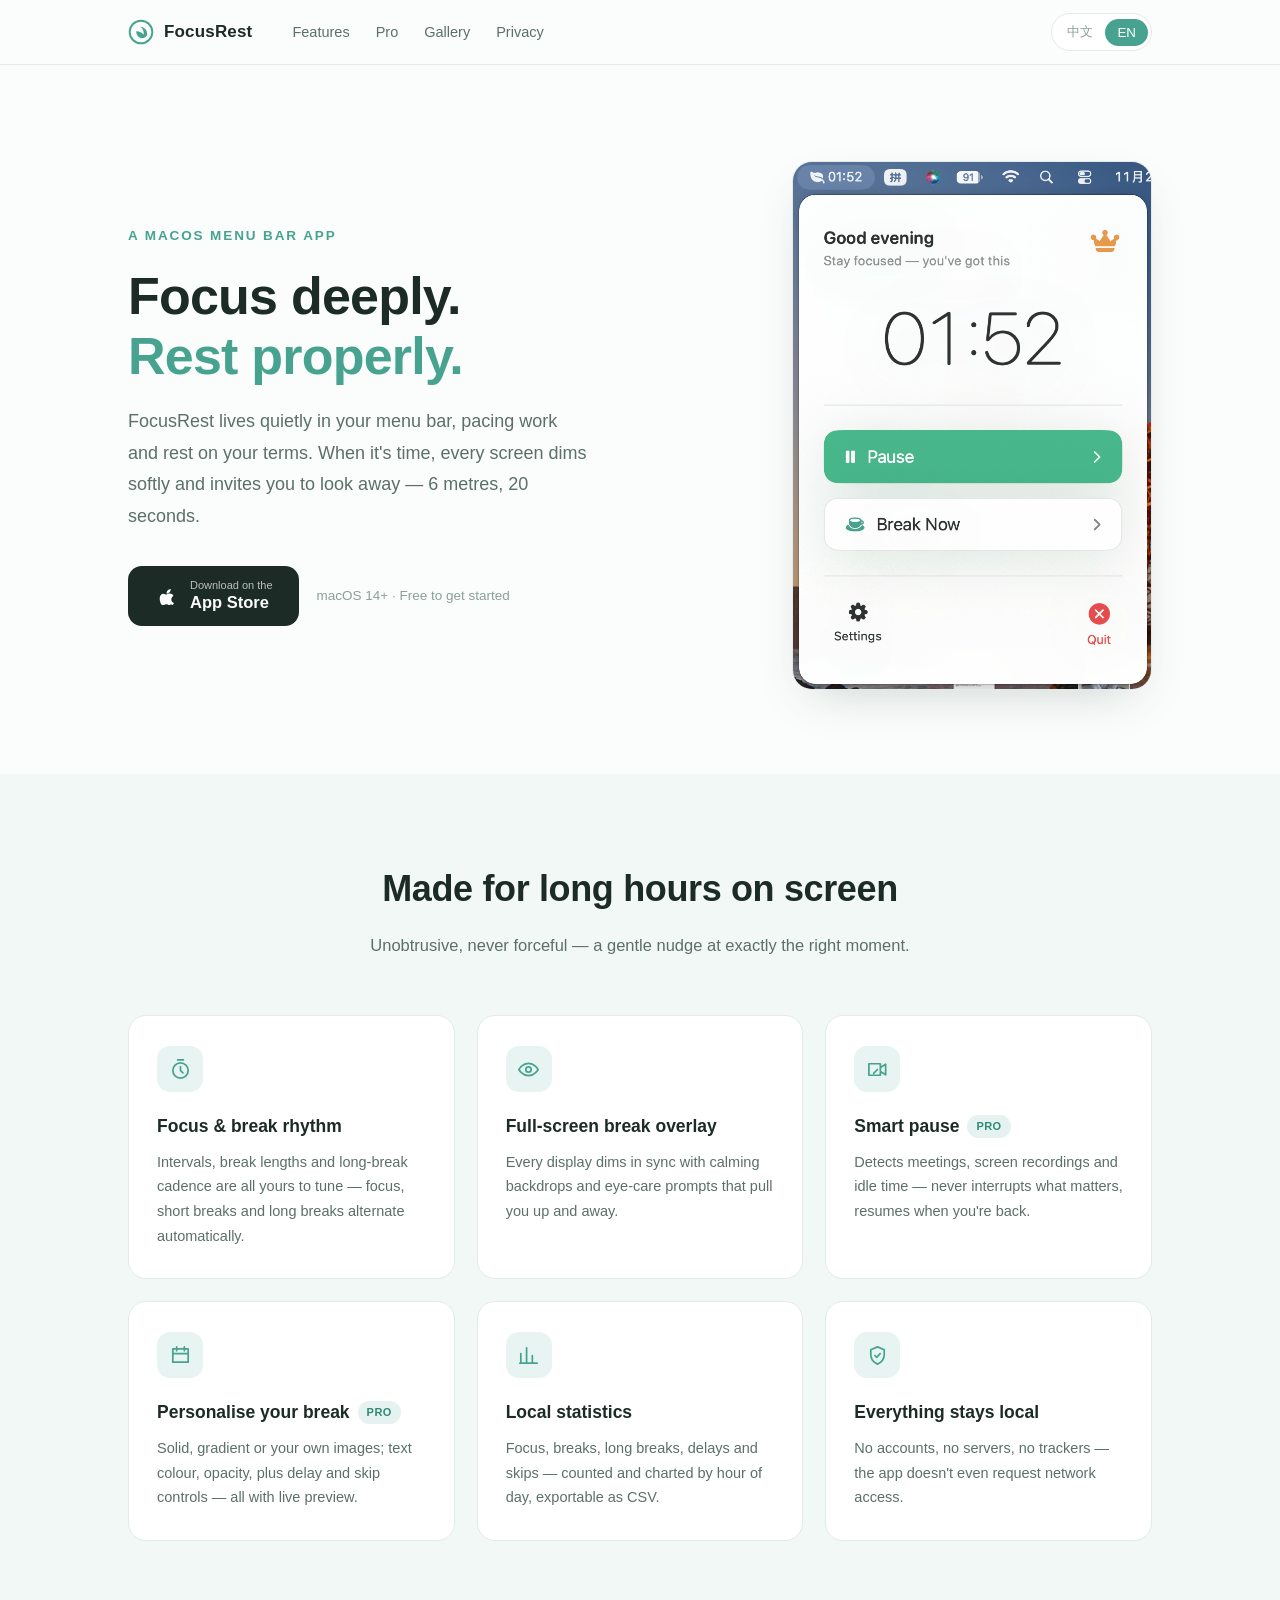
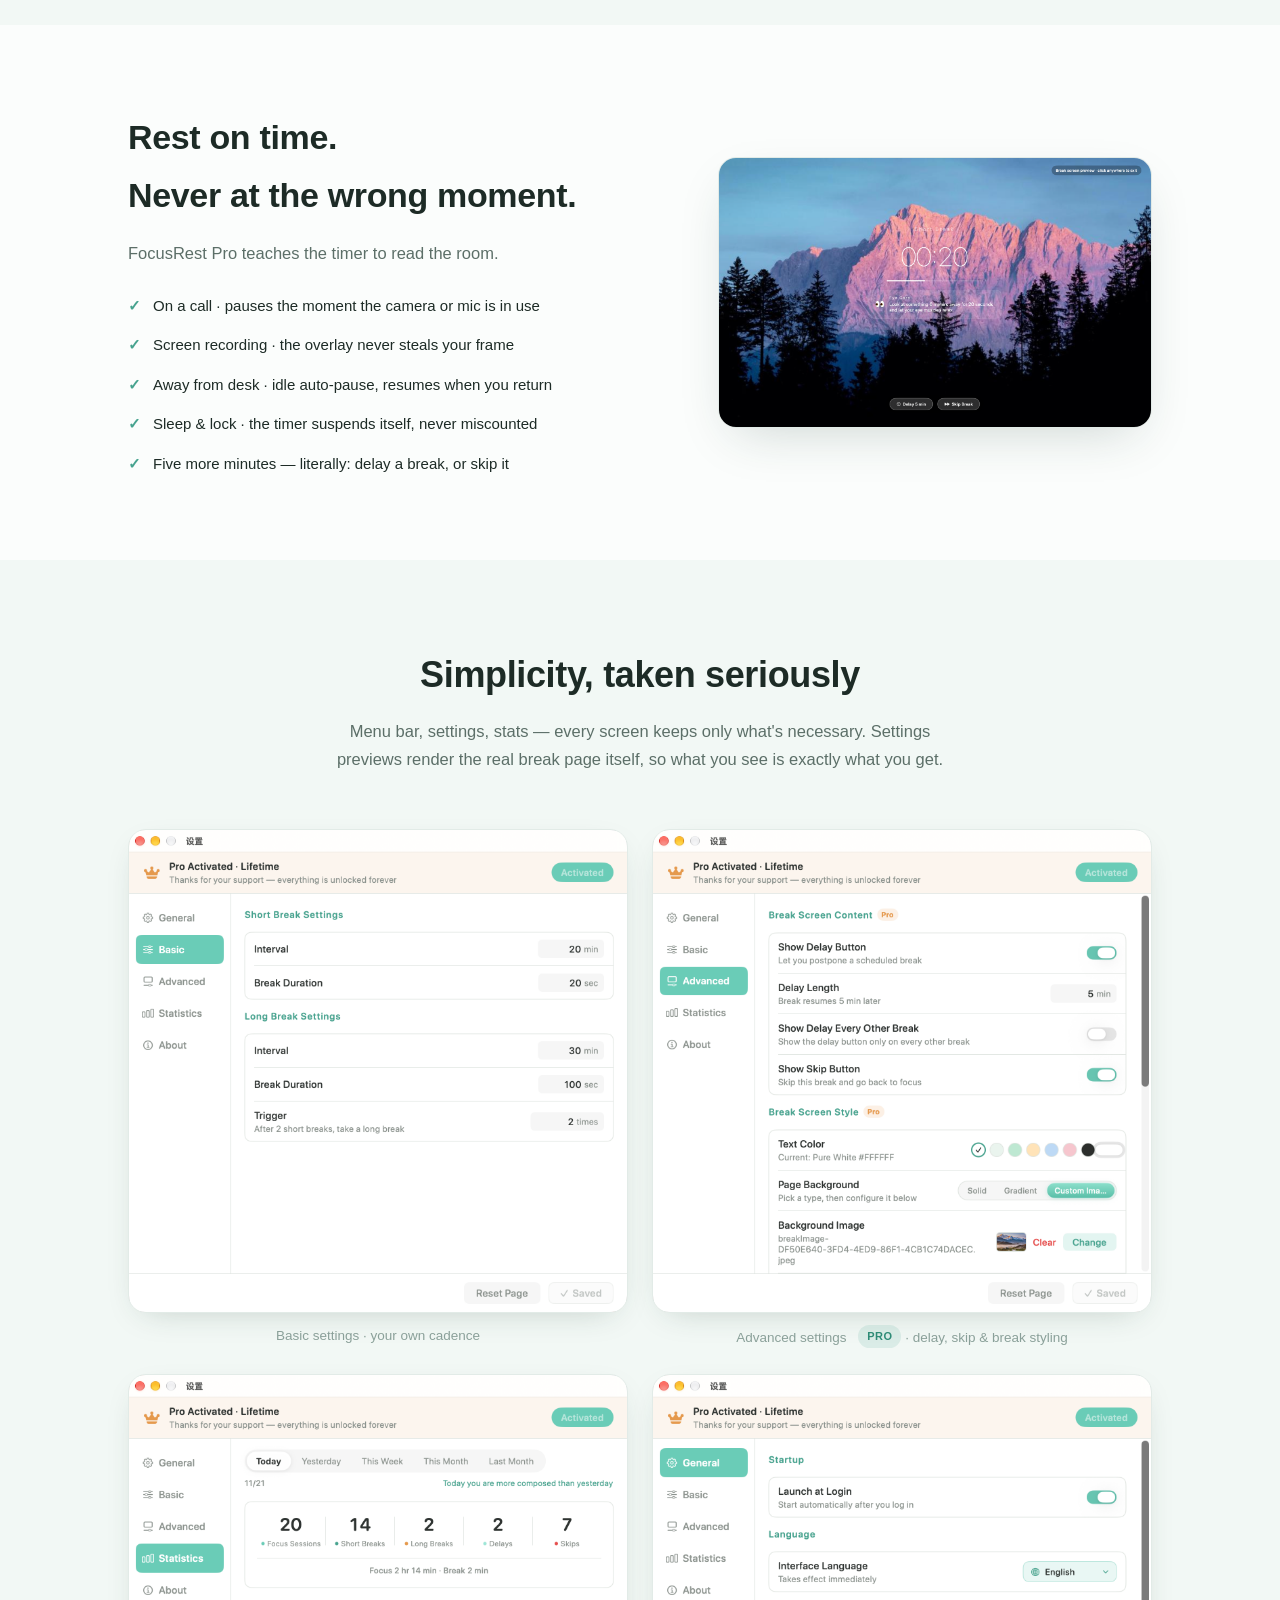
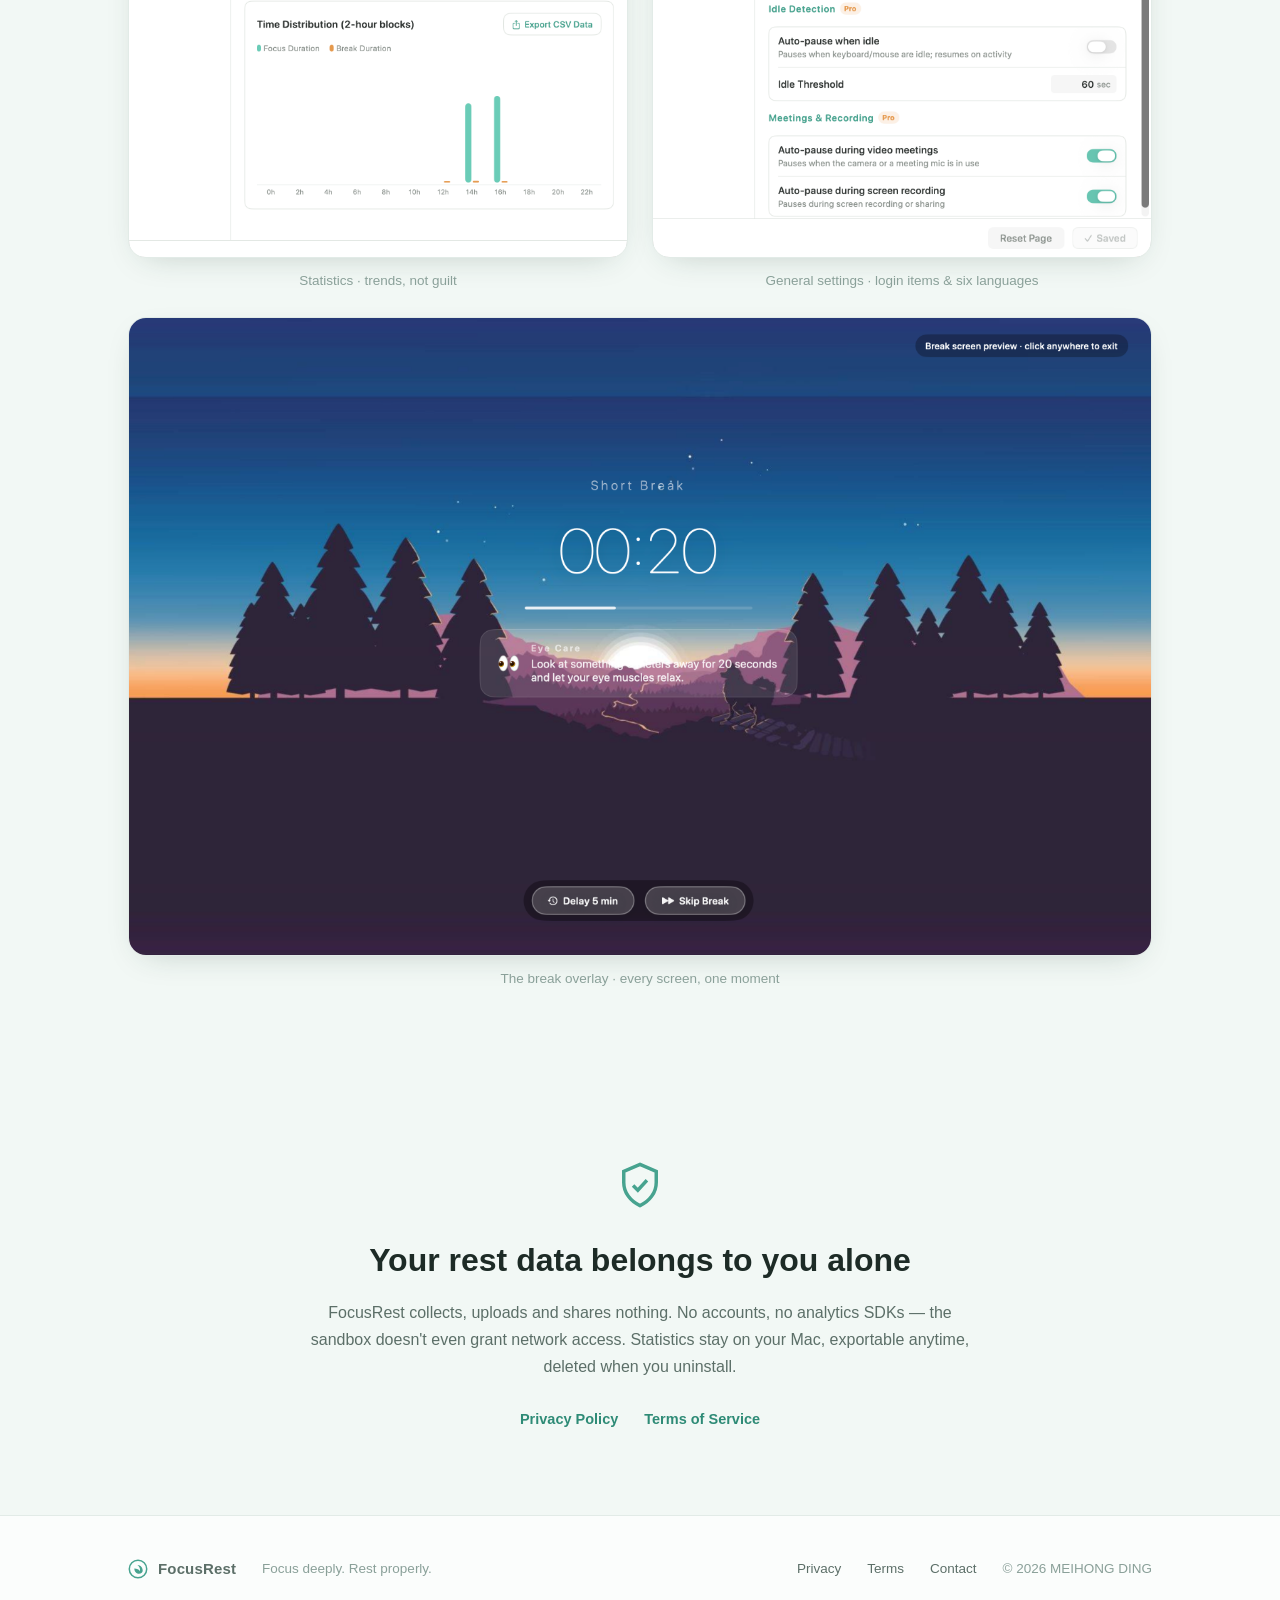
==== index.html @ 2b03c8bf "初始化" ====
<!DOCTYPE html>
<html lang="zh">
<head>
<meta charset="UTF-8">
<meta name="viewport" content="width=device-width, initial-scale=1.0">
<title>FocusRest · 专注有节，护眼有度</title>
<meta name="description" content="FocusRest 是一款 macOS 菜单栏专注与护眼休息提醒 App。全屏休息遮罩、会议录屏智能暂停、数据只存本机。">
<style>
  :root {
    --bg: #fbfdfc;
    --bg-soft: #f2f8f5;
    --text: #1d2b26;
    --secondary: #5c6f68;
    --faint: #8aa099;
    --mint: #47a38f;          /* mintDark */
    --mint-strong: #2e8b76;
    --mint-soft: #6bccb8;     /* mintPrimary */
    --hairline: #e2ebe7;
    --card: #ffffff;
    --shadow: 0 18px 50px -18px rgba(29, 60, 48, .22);
    --radius: 18px;
  }
  @media (prefers-color-scheme: dark) {
    :root {
      --bg: #121815;
      --bg-soft: #171f1b;
      --text: #e6ede9;
      --secondary: #9db0a8;
      --faint: #7c8f88;
      --mint: #56c79c;
      --mint-strong: #7ad7b4;
      --mint-soft: #3f8f7a;
      --hairline: #26332d;
      --card: #1b2320;
      --shadow: 0 18px 50px -18px rgba(0, 0, 0, .55);
    }
  }
  * { box-sizing: border-box; }
  html { scroll-behavior: smooth; }
  body {
    margin: 0; background: var(--bg); color: var(--text);
    font: 16px/1.7 -apple-system, BlinkMacSystemFont, "SF Pro Text", "PingFang SC",
          "Helvetica Neue", "Microsoft YaHei", sans-serif;
    -webkit-font-smoothing: antialiased; text-rendering: optimizeLegibility;
  }
  /* ---------- 双语切换：整页只显示一种语言 ---------- */
  html[lang="zh"] .i18n-en, html[lang="en"] .i18n-zh { display: none !important; }
  html[lang="en"] body { font-family: "SF Pro Text", -apple-system, BlinkMacSystemFont, "Helvetica Neue", Arial, sans-serif; }

  .wrap { max-width: 1080px; margin: 0 auto; padding: 0 28px; }

  /* ---------- 顶栏 ---------- */
  header {
    position: sticky; top: 0; z-index: 50;
    background: color-mix(in srgb, var(--bg) 78%, transparent);
    backdrop-filter: saturate(180%) blur(20px);
    -webkit-backdrop-filter: saturate(180%) blur(20px);
    border-bottom: 1px solid var(--hairline);
  }
  .nav {
    display: flex; align-items: center; gap: 28px;
    height: 64px;
  }
  .brand { display: flex; align-items: center; gap: 10px; font-weight: 700; font-size: 17px; letter-spacing: .01em; color: var(--text); text-decoration: none; }
  .brand svg { width: 26px; height: 26px; }
  .nav nav { display: flex; gap: 26px; margin-left: 12px; }
  .nav nav a { color: var(--secondary); text-decoration: none; font-size: 14.5px; transition: color .2s; }
  .nav nav a:hover { color: var(--text); }
  .spacer { flex: 1; }
  /* 右上角语言切换 */
  .lang-switch {
    display: flex; align-items: center; border: 1px solid var(--hairline);
    border-radius: 999px; padding: 3px; background: var(--card);
  }
  .lang-switch button {
    appearance: none; border: 0; background: transparent; cursor: pointer;
    font: 600 12.5px/1 inherit; color: var(--faint);
    padding: 6px 12px; border-radius: 999px; transition: all .2s;
  }
  .lang-switch button.on { background: var(--mint); color: #fff; }
  @media (max-width: 720px) { .nav nav { display: none; } }

  /* ---------- Hero ---------- */
  .hero { padding: 96px 0 84px; display: grid; grid-template-columns: 1.05fr .95fr; gap: 56px; align-items: center; }
  .eyebrow { color: var(--mint); font-weight: 600; font-size: 13.5px; letter-spacing: .14em; text-transform: uppercase; margin-bottom: 18px; }
  h1 {
    margin: 0 0 20px; font-size: clamp(34px, 4.6vw, 52px); font-weight: 800;
    line-height: 1.16; letter-spacing: -.015em;
  }
  h1 .accent { color: var(--mint); }
  .sub { color: var(--secondary); font-size: 18px; line-height: 1.75; margin: 0 0 34px; max-width: 460px; }
  .cta-row { display: flex; align-items: center; gap: 18px; flex-wrap: wrap; }
  .btn-store {
    display: inline-flex; align-items: center; gap: 12px; text-decoration: none;
    background: var(--text); color: var(--bg); border-radius: 14px; padding: 13px 26px;
    font-weight: 600; transition: transform .2s, box-shadow .2s;
  }
  .btn-store:hover { transform: translateY(-2px); box-shadow: var(--shadow); }
  .btn-store .small { display: block; font-size: 11px; font-weight: 400; opacity: .7; line-height: 1.2; }
  .btn-store .big { display: block; font-size: 16.5px; line-height: 1.25; }
  .btn-store svg { width: 24px; height: 24px; fill: currentColor; }
  .cta-note { color: var(--faint); font-size: 13.5px; }
  .hero-shot { justify-self: end; }
  .hero-shot img {
    width: 100%; max-width: 360px; display: block;
    border-radius: 20px; box-shadow: var(--shadow);
    border: 1px solid var(--hairline);
  }
  @media (max-width: 880px) {
    .hero { grid-template-columns: 1fr; padding-top: 64px; }
    .hero-shot { justify-self: center; margin-top: 8px; }
  }

  /* ---------- 通用 section ---------- */
  section { padding: 84px 0; }
  .tint { background: var(--bg-soft); }
  .sec-head { text-align: center; max-width: 640px; margin: 0 auto 56px; }
  .sec-head h2 { margin: 0 0 12px; font-size: clamp(26px, 3.2vw, 36px); font-weight: 800; letter-spacing: -.01em; }
  .sec-head p { margin: 0; color: var(--secondary); font-size: 16.5px; }

  /* ---------- 功能 ---------- */
  .grid { display: grid; grid-template-columns: repeat(3, 1fr); gap: 22px; }
  @media (max-width: 880px) { .grid { grid-template-columns: 1fr 1fr; } }
  @media (max-width: 600px) { .grid { grid-template-columns: 1fr; } }
  .card {
    background: var(--card); border: 1px solid var(--hairline); border-radius: var(--radius);
    padding: 30px 28px; transition: transform .25s, box-shadow .25s;
  }
  .card:hover { transform: translateY(-4px); box-shadow: var(--shadow); }
  .card .icon {
    width: 46px; height: 46px; border-radius: 13px; display: flex; align-items: center; justify-content: center;
    background: color-mix(in srgb, var(--mint) 12%, transparent); margin-bottom: 20px;
  }
  .card .icon svg { width: 23px; height: 23px; stroke: var(--mint-strong); fill: none; stroke-width: 1.8; stroke-linecap: round; stroke-linejoin: round; }
  .dark .card .icon svg { stroke: var(--mint); }
  .card h3 { margin: 0 0 8px; font-size: 17.5px; font-weight: 700; }
  .card p { margin: 0; color: var(--secondary); font-size: 14.5px; line-height: 1.7; }
  .badge {
    display: inline-block; vertical-align: 2px; margin-left: 8px;
    font-size: 11px; font-weight: 700; letter-spacing: .04em; color: var(--mint-strong);
    background: color-mix(in srgb, var(--mint) 14%, transparent);
    border-radius: 999px; padding: 2px 9px;
  }

  /* ---------- Pro 聚焦 ---------- */
  .pro-panel { display: grid; grid-template-columns: 1.1fr .9fr; gap: 60px; align-items: center; }
  .pro-panel .shot { border-radius: var(--radius); overflow: hidden; border: 1px solid var(--hairline); box-shadow: var(--shadow); }
  .pro-panel .shot img { width: 100%; display: block; }
  .pro-panel h2 { margin: 0 0 14px; font-size: clamp(24px, 3vw, 34px); font-weight: 800; letter-spacing: -.01em; }
  .pro-panel > div > p.lead { margin: 0 0 26px; color: var(--secondary); font-size: 16.5px; }
  .checklist { list-style: none; margin: 0; padding: 0; display: grid; gap: 14px; }
  .checklist li { display: flex; gap: 12px; align-items: baseline; color: var(--text); font-size: 15px; }
  .checklist li::before { content: "✓"; color: var(--mint); font-weight: 700; }
  .checklist li span { color: var(--secondary); font-size: 13.5px; }
  @media (max-width: 880px) { .pro-panel { grid-template-columns: 1fr; gap: 36px; } }

  /* ---------- 截图画廊 ---------- */
  .gallery { display: grid; grid-template-columns: repeat(2, 1fr); gap: 24px; }
  @media (max-width: 720px) { .gallery { grid-template-columns: 1fr; } }
  .gallery figure { margin: 0; }
  .gallery .frame {
    border-radius: var(--radius); overflow: hidden; border: 1px solid var(--hairline);
    box-shadow: 0 10px 34px -16px rgba(29,60,48,.28); background: var(--card);
  }
  .gallery img { width: 100%; display: block; }
  .gallery figcaption { text-align: center; color: var(--faint); font-size: 13.5px; margin-top: 12px; }
  .wide { grid-column: 1 / -1; }

  /* ---------- 隐私承诺 ---------- */
  .promise { text-align: center; max-width: 720px; margin: 0 auto; }
  .promise .mark { width: 52px; height: 52px; margin: 0 auto 22px; }
  .promise .mark svg { width: 52px; height: 52px; stroke: var(--mint); fill: none; stroke-width: 1.6; }
  .promise h2 { margin: 0 0 12px; font-size: clamp(24px, 3vw, 32px); font-weight: 800; }
  .promise p { margin: 0; color: var(--secondary); font-size: 16px; }
  .promise .links { margin-top: 26px; display: flex; justify-content: center; gap: 26px; }
  .promise .links a { color: var(--mint-strong); text-decoration: none; font-size: 14.5px; font-weight: 600; }
  .promise .links a:hover { text-decoration: underline; }

  /* ---------- 页脚 ---------- */
  footer { border-top: 1px solid var(--hairline); padding: 40px 0 48px; }
  .foot { display: flex; align-items: center; gap: 26px; flex-wrap: wrap; color: var(--faint); font-size: 13.5px; }
  .foot a { color: var(--secondary); text-decoration: none; }
  .foot a:hover { color: var(--text); }
  .foot .grow { flex: 1; }
</style>
</head>
<body>

<header>
  <div class="wrap nav">
    <a class="brand" href="index.html">
      <svg viewBox="0 0 28 28" fill="none" aria-hidden="true">
        <circle cx="14" cy="14" r="12.2" stroke="#47a38f" stroke-width="2.1"/>
        <path d="M14 20.6c-3.4-1.2-5.2-4-5.2-7.4 3.6 0 6.6 1.3 8 3.8.6-3.2-.8-6.6-3.6-8.6 4.6.4 7.4 3.6 7.4 7.6 0 2.8-2 5-6.6 4.6z" fill="#47a38f"/>
      </svg>
      FocusRest
    </a>
    <nav>
      <a href="#features"><span class="i18n-zh">功能</span><span class="i18n-en">Features</span></a>
      <a href="#pro"><span class="i18n-zh">Pro</span><span class="i18n-en">Pro</span></a>
      <a href="#gallery"><span class="i18n-zh">界面</span><span class="i18n-en">Gallery</span></a>
      <a href="#privacy"><span class="i18n-zh">隐私</span><span class="i18n-en">Privacy</span></a>
    </nav>
    <span class="spacer"></span>
    <!-- 右上角语言切换 -->
    <div class="lang-switch" role="group" aria-label="Language / 语言">
      <button id="btn-zh" onclick="setLang('zh')">中文</button>
      <button id="btn-en" onclick="setLang('en')">EN</button>
    </div>
  </div>
</header>

<main>

  <!-- ================= HERO ================= -->
  <div class="wrap">
    <div class="hero">
      <div>
        <div class="eyebrow i18n-zh">macOS 菜单栏应用</div>
        <div class="eyebrow i18n-en">A macOS Menu Bar App</div>

        <h1 class="i18n-zh">专注有节，<br><span class="accent">护眼有度。</span></h1>
        <h1 class="i18n-en">Focus deeply.<br><span class="accent">Rest properly.</span></h1>

        <p class="sub i18n-zh">FocusRest 安静地住在菜单栏里，按你的节奏提醒专注与休息。到点了，所有屏幕轻轻暗下，陪你望一眼 6 米外的地方。</p>
        <p class="sub i18n-en">FocusRest lives quietly in your menu bar, pacing work and rest on your terms. When it's time, every screen dims softly and invites you to look away — 6 metres, 20 seconds.</p>

        <div class="cta-row">
          <!-- TODO: 上线后替换为真实 App Store 链接 -->
          <a class="btn-store" href="#">
            <svg viewBox="0 0 24 24" aria-hidden="true"><path d="M17.05 20.28c-.98.95-2.05.86-3.08.38-1.09-.5-2.08-.55-3.2 0-1.44.66-2.62.63-3.58-.39C4.9 15.75 5.1 9.9 9.3 9.65c1.35.07 2.29.74 3.06.79 1.15-.24 2.26-.92 3.5-.83 1.62.13 2.84.8 3.55 2.14-3.16 2.13-2.44 6.32.56 7.36-.62 1.47-1.42 2.9-2.92 1.17zM12.6 9.5c-.2-2.4 1.8-4.5 4.1-4.6.35 2.5-2.2 4.7-4.1 4.6z"/></svg>
            <span>
              <span class="small i18n-zh"> Download on the</span><span class="small i18n-en">Download on the</span>
              <span class="big">App Store</span>
            </span>
          </a>
          <div class="cta-note i18n-zh">macOS 14+ · 基础功能免费</div>
          <div class="cta-note i18n-en">macOS 14+ · Free to get started</div>
        </div>
      </div>
      <div class="hero-shot">
        <img class="i18n-zh" src="assets/cn-menu.png" alt="FocusRest 菜单栏面板截图">
        <img class="i18n-en" src="assets/en-menu.png" alt="FocusRest menu bar panel screenshot">
      </div>
    </div>
  </div>

  <!-- ================= 功能 ================= -->
  <section id="features" class="tint dark">
    <div class="wrap">
      <div class="sec-head">
        <h2 class="i18n-zh">为长时间用眼的你而做</h2>
        <h2 class="i18n-en">Made for long hours on screen</h2>
        <p class="i18n-zh">不喧哗、不强制，只在合适的时刻轻轻提醒你。</p>
        <p class="i18n-en">Unobtrusive, never forceful — a gentle nudge at exactly the right moment.</p>
      </div>
      <div class="grid">
        <div class="card">
          <div class="icon"><svg viewBox="0 0 24 24"><circle cx="12" cy="13" r="8"/><path d="M12 9v4l2.5 2.5M9 2h6"/></svg></div>
          <h3 class="i18n-zh">专注休息节律</h3>
          <h3 class="i18n-en">Focus &amp; break rhythm</h3>
          <p class="i18n-zh">间隔时长、休息时长、长休息触发条件全部可调，专注与短休、长休自动交替。</p>
          <p class="i18n-en">Intervals, break lengths and long-break cadence are all yours to tune — focus, short breaks and long breaks alternate automatically.</p>
        </div>
        <div class="card">
          <div class="icon"><svg viewBox="0 0 24 24"><path d="M2 12s3.5-6.5 10-6.5S22 12 22 12s-3.5 6.5-10 6.5S2 12 2 12z"/><circle cx="12" cy="12" r="2.8"/></svg></div>
          <h3 class="i18n-zh">全屏休息遮罩</h3>
          <h3 class="i18n-en">Full-screen break overlay</h3>
          <p class="i18n-zh">提醒时刻每块屏幕同步亮起，护眼文案 + 舒缓背景，起身远眺放松。</p>
          <p class="i18n-en">Every display dims in sync with calming backdrops and eye-care prompts that pull you up and away.</p>
        </div>
        <div class="card">
          <div class="icon"><svg viewBox="0 0 24 24"><path d="M15 10l5.5-3.5v11L15 14M3 6h12v12H3zM12 12l-4 4"/></svg></div>
          <h3 class="i18n-zh">智能暂停<span class="badge">PRO</span></h3>
          <h3 class="i18n-en">Smart pause<span class="badge">PRO</span></h3>
          <p class="i18n-zh">检测会议、录屏与空闲状态，重要时刻不打扰，回来自动续上计时。</p>
          <p class="i18n-en">Detects meetings, screen recordings and idle time — never interrupts what matters, resumes when you're back.</p>
        </div>
        <div class="card">
          <div class="icon"><svg viewBox="0 0 24 24"><path d="M4 5h16v14H4zM4 10h16M8 3v4M16 3v4"/></svg></div>
          <h3 class="i18n-zh">休息页自定义<span class="badge">PRO</span></h3>
          <h3 class="i18n-en">Personalise your break<span class="badge">PRO</span></h3>
          <p class="i18n-zh">纯色、渐变或自定义图片背景，文字颜色与透明度可调，延迟 / 跳过按钮随心配。</p>
          <p class="i18n-en">Solid, gradient or your own images; text colour, opacity, plus delay and skip controls — all with live preview.</p>
        </div>
        <div class="card">
          <div class="icon"><svg viewBox="0 0 24 24"><path d="M4 20V10M10 20V4M16 20v-8M21 20H3"/></svg></div>
          <h3 class="i18n-zh">本地数据统计</h3>
          <h3 class="i18n-en">Local statistics</h3>
          <p class="i18n-zh">专注、短休、长休、延迟、跳过五类计数与时段分布图，一键导出 CSV。</p>
          <p class="i18n-en">Focus, breaks, long breaks, delays and skips — counted and charted by hour of day, exportable as CSV.</p>
        </div>
        <div class="card">
          <div class="icon"><svg viewBox="0 0 24 24"><path d="M12 3l7 3v5c0 4.5-3 8.2-7 10-4-1.8-7-5.5-7-10V6z"/><path d="M9.2 12l2 2 3.6-4"/></svg></div>
          <h3 class="i18n-zh">数据只存本机</h3>
          <h3 class="i18n-en">Everything stays local</h3>
          <p class="i18n-zh">无账户、无服务器、无追踪 SDK。App 甚至没有申请网络权限。</p>
          <p class="i18n-en">No accounts, no servers, no trackers — the app doesn't even request network access.</p>
        </div>
      </div>
    </div>
  </section>

  <!-- ================= PRO ================= -->
  <section id="pro">
    <div class="wrap pro-panel">
      <div>
        <h2 class="i18n-zh">该停的时候停，<br>不该停的时候绝不打扰。</h2>
        <h2 class="i18n-en">Rest on time.<br>Never at the wrong moment.</h2>
        <p class="lead i18n-zh">FocusRest Pro 让计时器读懂你正在做的事。</p>
        <p class="lead i18n-en">FocusRest Pro teaches the timer to read the room.</p>
        <ul class="checklist i18n-zh">
          <li>视频会议中 · 摄像头或麦克风被占用时自动暂停</li>
          <li>屏幕录制 / 共享中 · 遮罩绝不抢屏</li>
          <li>长时间离开 · 空闲自动暂停，回来自动继续</li>
          <li>休眠与锁屏 · 计时智能挂起，不误算你的休息</li>
          <li>到点想再战一会儿？延迟几分钟，或跳过这次休息</li>
        </ul>
        <ul class="checklist i18n-en">
          <li>On a call · pauses the moment the camera or mic is in use</li>
          <li>Screen recording · the overlay never steals your frame</li>
          <li>Away from desk · idle auto-pause, resumes when you return</li>
          <li>Sleep &amp; lock · the timer suspends itself, never miscounted</li>
          <li>Five more minutes — literally: delay a break, or skip it</li>
        </ul>
      </div>
      <div class="shot">
        <img class="i18n-zh" src="assets/cn-break-night.png" alt="全屏休息遮罩（夜间森林背景）">
        <img class="i18n-en" src="assets/en-break-night.png" alt="Full-screen break overlay with forest backdrop">
      </div>
    </div>
  </section>

  <!-- ================= 画廊 ================= -->
  <section id="gallery" class="tint dark">
    <div class="wrap">
      <div class="sec-head">
        <h2 class="i18n-zh">简约，是认真的克制</h2>
        <h2 class="i18n-en">Simplicity, taken seriously</h2>
        <p class="i18n-zh">菜单栏、设置、统计，每一屏都只留下必要的东西。设置页预览与真实休息页共用同一套排版，所见即所得。</p>
        <p class="i18n-en">Menu bar, settings, stats — every screen keeps only what's necessary. Settings previews render the real break page itself, so what you see is exactly what you get.</p>
      </div>
      <div class="gallery">
        <figure>
          <div class="frame">
            <img class="i18n-zh" src="assets/cn-basic.png" alt="基础设置：短休息与长休息">
            <img class="i18n-en" src="assets/en-basic.png" alt="Basic settings: short and long breaks">
          </div>
          <figcaption class="i18n-zh">基础设置 · 节奏完全由你定</figcaption>
          <figcaption class="i18n-en">Basic settings · your own cadence</figcaption>
        </figure>
        <figure>
          <div class="frame">
            <img class="i18n-zh" src="assets/cn-advanced.png" alt="高级设置：休息页内容、延迟与跳过">
            <img class="i18n-en" src="assets/en-advanced.png" alt="Advanced settings: break page content, delay and skip">
          </div>
          <figcaption class="i18n-zh">高级设置 <span class="badge">PRO</span> · 延迟、跳过与休息页样式</figcaption>
          <figcaption class="i18n-en">Advanced settings <span class="badge">PRO</span> · delay, skip &amp; break styling</figcaption>
        </figure>
        <figure>
          <div class="frame">
            <img class="i18n-zh" src="assets/cn-stats.png" alt="数据统计：专注与休息计数、时段分布">
            <img class="i18n-en" src="assets/en-stats.png" alt="Statistics: focus and break counts with time-of-day chart">
          </div>
          <figcaption class="i18n-zh">数据统计 · 只看趋势，不供你上头</figcaption>
          <figcaption class="i18n-en">Statistics · trends, not guilt</figcaption>
        </figure>
        <figure>
          <div class="frame">
            <img class="i18n-zh" src="assets/cn-general.png" alt="通用设置：开机自启、语言与智能暂停">
            <img class="i18n-en" src="assets/en-general.png" alt="General settings: launch at login, language and smart pause">
          </div>
          <figcaption class="i18n-zh">通用设置 · 开机自启与六种界面语言</figcaption>
          <figcaption class="i18n-en">General settings · login items &amp; six languages</figcaption>
        </figure>
        <figure class="wide">
          <div class="frame">
            <img class="i18n-zh" src="assets/cn-break-mountain.png" alt="全屏休息遮罩（山脉背景）">
            <img class="i18n-en" src="assets/en-break-mountain.png" alt="Full-screen break overlay with mountain backdrop">
          </div>
          <figcaption class="i18n-zh">休息遮罩 · 每块屏幕，同一时刻</figcaption>
          <figcaption class="i18n-en">The break overlay · every screen, one moment</figcaption>
        </figure>
      </div>
    </div>
  </section>

  <!-- ================= 隐私承诺 ================= -->
  <section id="privacy" class="tint">
    <div class="wrap promise">
      <div class="mark">
        <svg viewBox="0 0 24 24"><path d="M12 2.5l7.5 3.2v5.1c0 4.8-3.2 8.8-7.5 10.7-4.3-1.9-7.5-5.9-7.5-10.7V5.7z"/><path d="M8.8 12.2l2.2 2.2 4.2-4.6"/></svg>
      </div>
      <h2 class="i18n-zh">你的休息数据，只属于你</h2>
      <h2 class="i18n-en">Your rest data belongs to you alone</h2>
      <p class="i18n-zh">FocusRest 不收集、不上传、不共享任何个人数据。没有账户体系，没有分析 SDK，沙盒里甚至没有网络权限。统计留在你的 Mac 上，随时可以导出，卸载即清空。</p>
      <p class="i18n-en">FocusRest collects, uploads and shares nothing. No accounts, no analytics SDKs — the sandbox doesn't even grant network access. Statistics stay on your Mac, exportable anytime, deleted when you uninstall.</p>
      <div class="links">
        <a href="privacy.html"><span class="i18n-zh">隐私政策</span><span class="i18n-en">Privacy Policy</span></a>
        <a href="terms.html"><span class="i18n-zh">服务条款</span><span class="i18n-en">Terms of Service</span></a>
      </div>
    </div>
  </section>

</main>

<footer>
  <div class="wrap foot">
    <a class="brand" href="index.html" style="font-size:15px">
      <svg viewBox="0 0 28 28" fill="none" style="width:20px;height:20px">
        <circle cx="14" cy="14" r="12.2" stroke="#47a38f" stroke-width="2.1"/>
        <path d="M14 20.6c-3.4-1.2-5.2-4-5.2-7.4 3.6 0 6.6 1.3 8 3.8.6-3.2-.8-6.6-3.6-8.6 4.6.4 7.4 3.6 7.4 7.6 0 2.8-2 5-6.6 4.6z" fill="#47a38f"/>
      </svg>
      FocusRest
    </a>
    <span class="i18n-zh">专注有节，护眼有度</span>
    <span class="i18n-en">Focus deeply. Rest properly.</span>
    <span class="grow"></span>
    <a href="privacy.html"><span class="i18n-zh">隐私政策</span><span class="i18n-en">Privacy</span></a>
    <a href="terms.html"><span class="i18n-zh">服务条款</span><span class="i18n-en">Terms</span></a>
    <a href="mailto:yixigou@163.com"><span class="i18n-zh">联系我们</span><span class="i18n-en">Contact</span></a>
    <span>© 2026 MEIHONG DING</span>
  </div>
</footer>

<script>
  // 语言偏好：记忆上次选择，默认跟随系统语言
  function setLang(l) {
    document.documentElement.lang = l;
    try { localStorage.setItem("focusrest-site-lang", l); } catch (e) {}
    syncSwitch();
  }
  function syncSwitch() {
    var l = document.documentElement.lang === "en" ? "en" : "zh";
    document.getElementById("btn-zh").classList.toggle("on", l === "zh");
    document.getElementById("btn-en").classList.toggle("on", l === "en");
  }
  (function init() {
    var saved = null;
    // URL 参数 ?lang=zh|en 优先，其次上次选择，最后跟随系统语言
    var q = (location.search.match(/[?&]lang=(zh|en)/) || [])[1];
    if (q) saved = q;
    if (!saved) { try { saved = localStorage.getItem("focusrest-site-lang"); } catch (e) {} }
    if (!saved) saved = (navigator.language || "zh").toLowerCase().indexOf("zh") === 0 ? "zh" : "en";
    document.documentElement.lang = saved;
    document.title = saved === "en"
      ? "FocusRest · Focus deeply. Rest properly."
      : "FocusRest · 专注有节，护眼有度";
    syncSwitch();
  })();
</script>
</body>
</html>
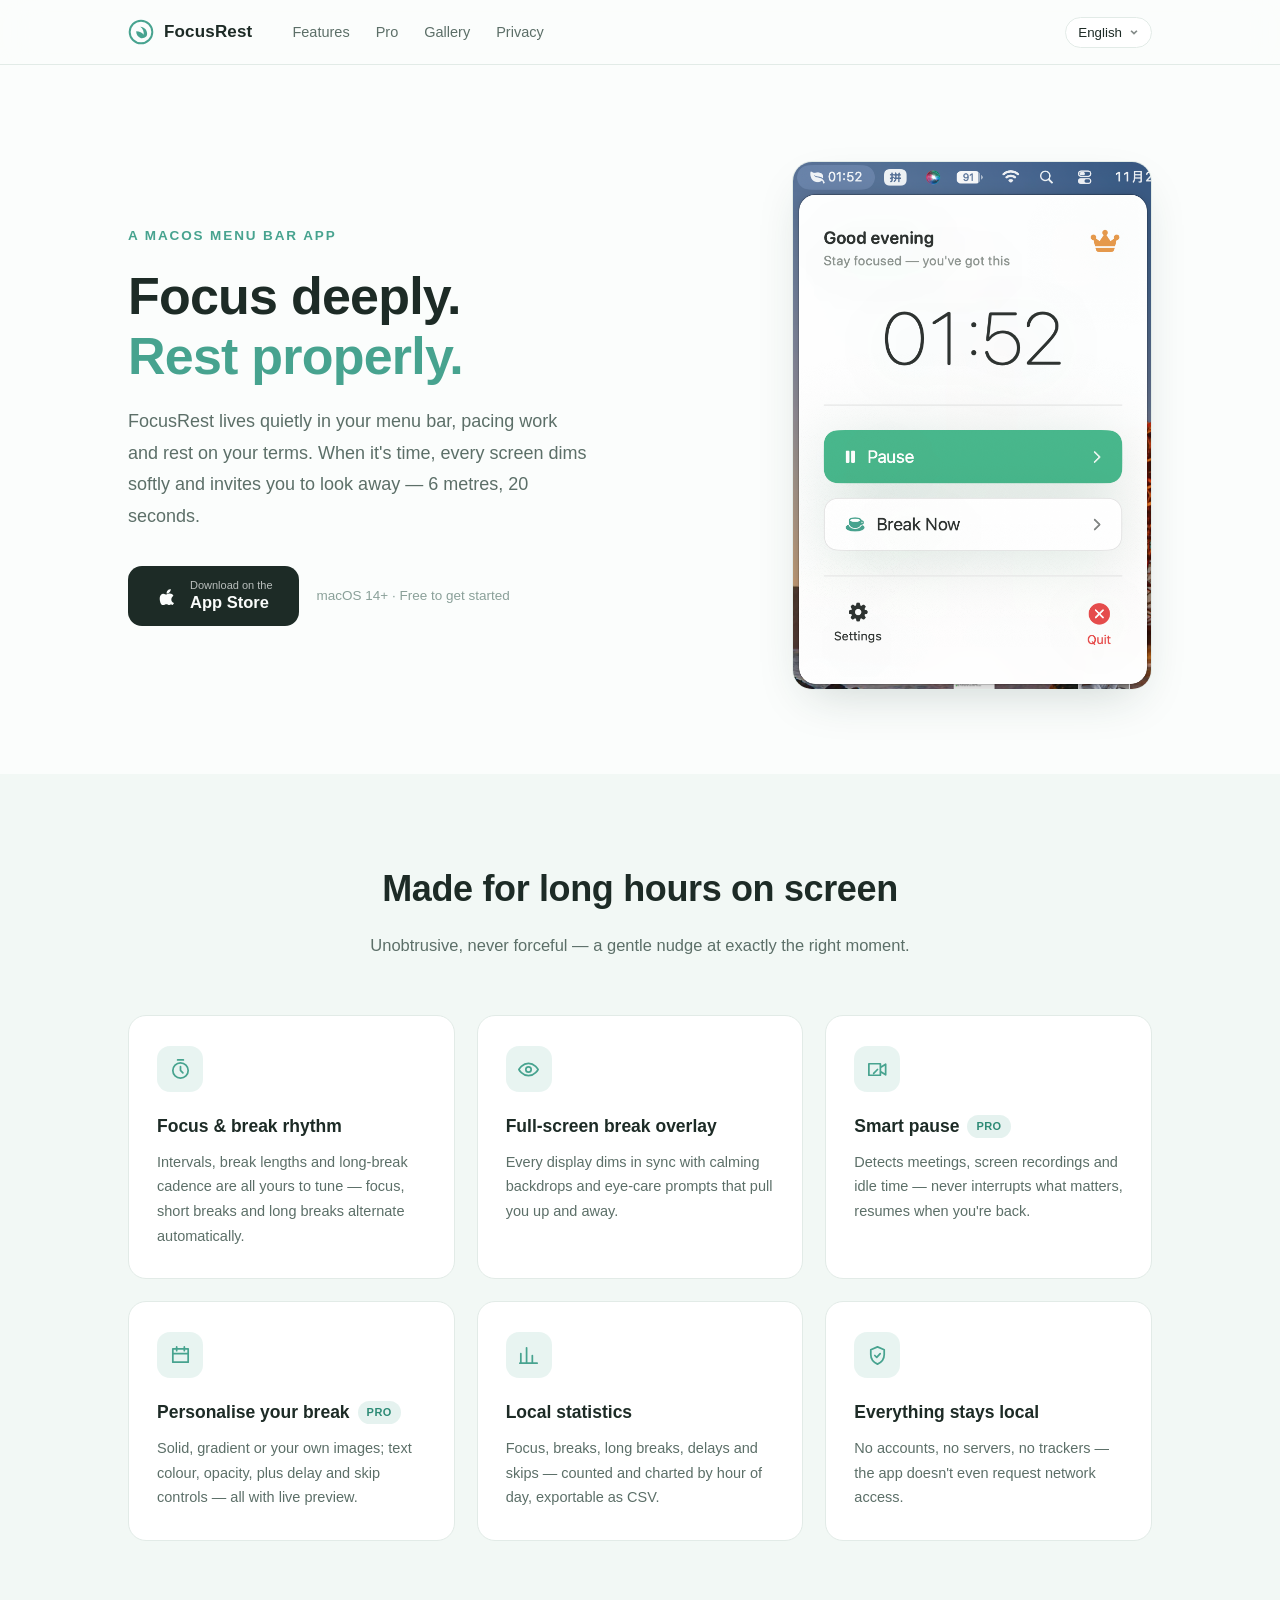
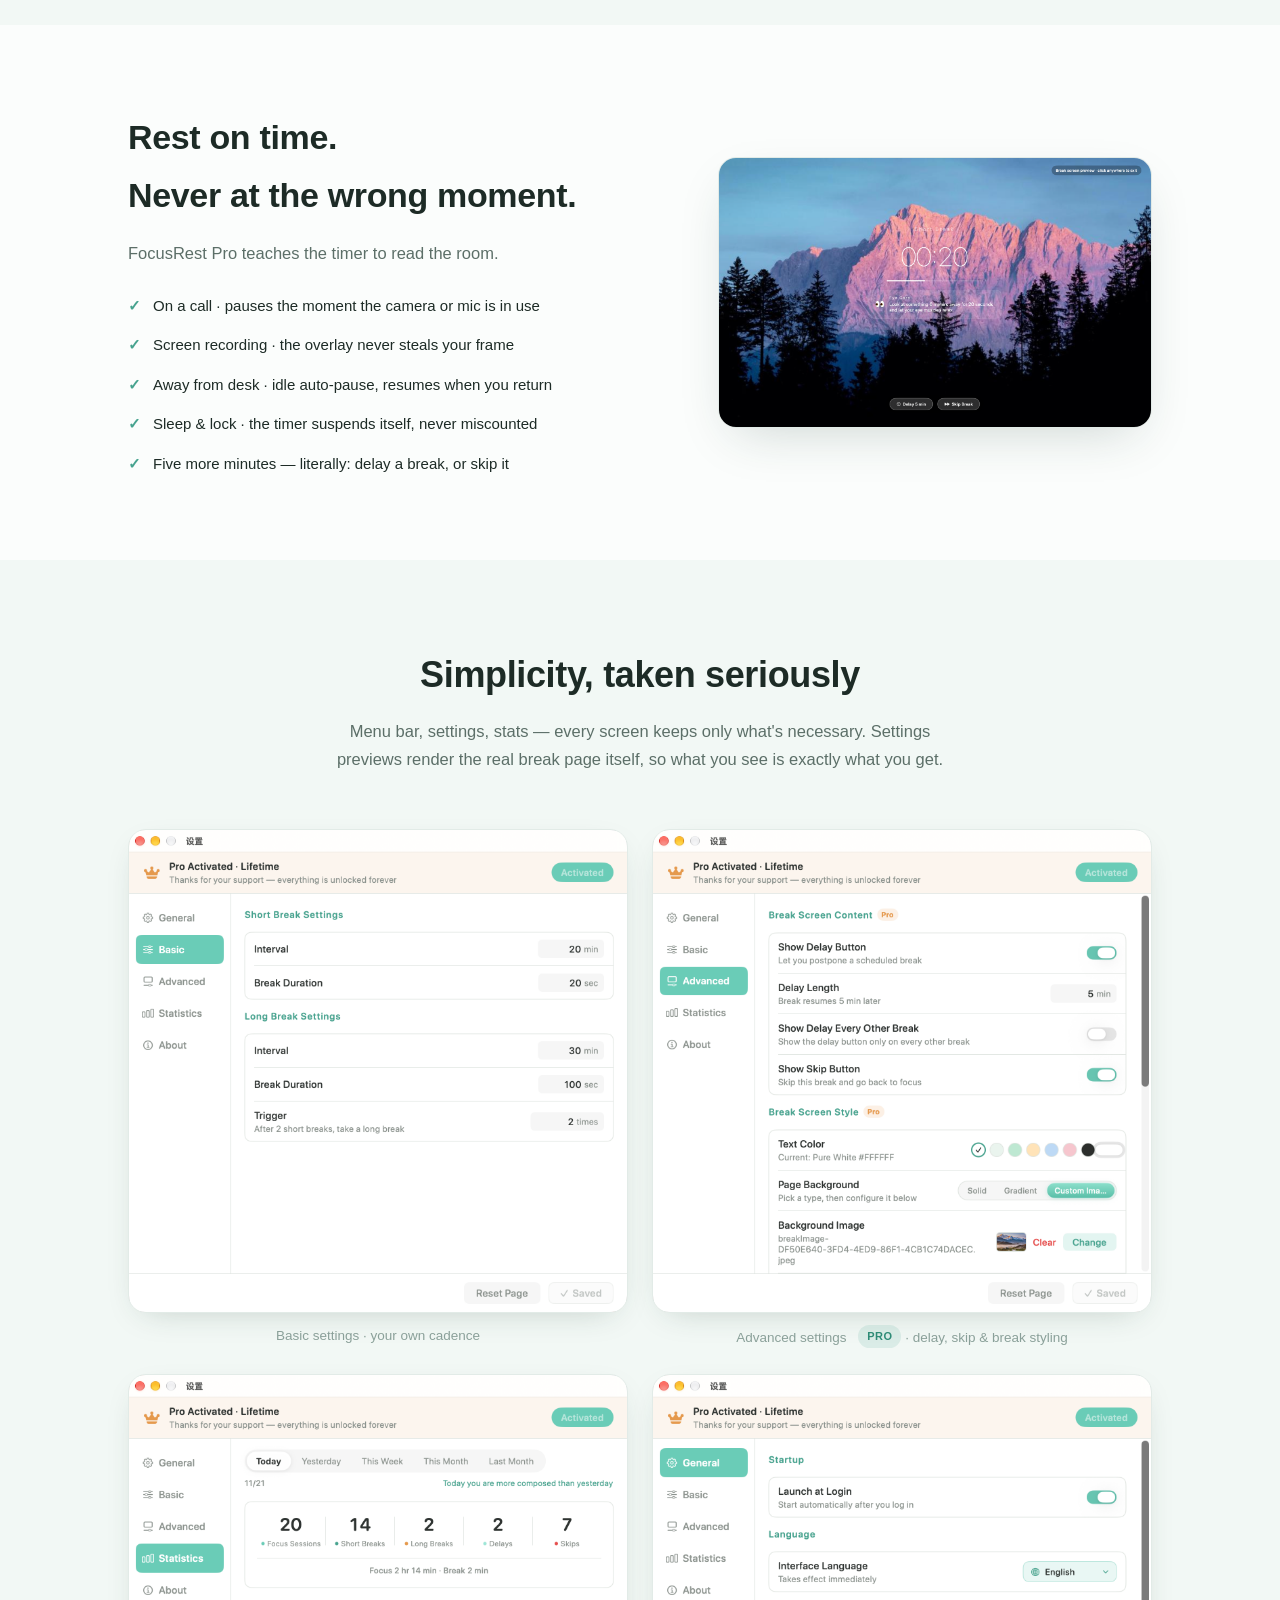
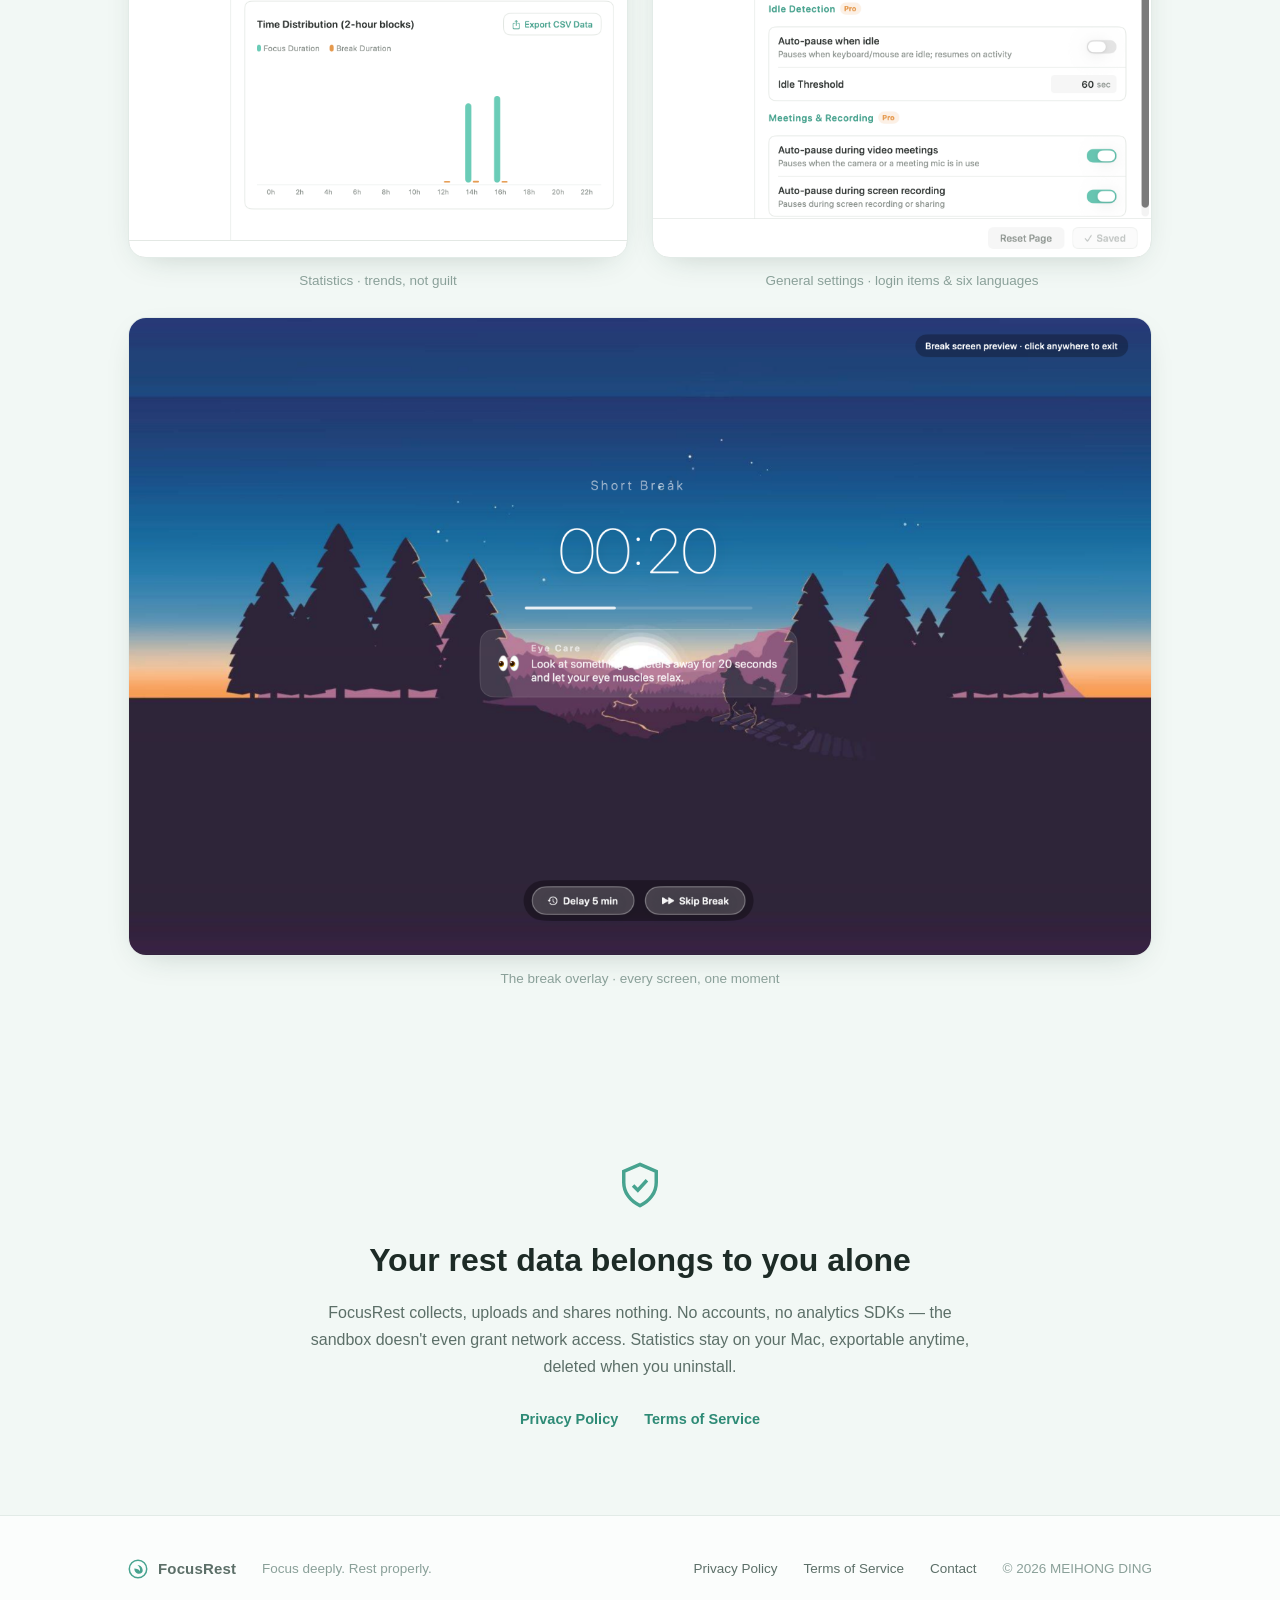
==== commit b900d23a: "Add files via upload" ====
--- a/index.html
+++ b/index.html
@@ -1,10 +1,11 @@
 <!DOCTYPE html>
-<html lang="zh">
+<html lang="zh-Hans">
 <head>
 <meta charset="UTF-8">
 <meta name="viewport" content="width=device-width, initial-scale=1.0">
 <title>FocusRest · 专注有节，护眼有度</title>
 <meta name="description" content="FocusRest 是一款 macOS 菜单栏专注与护眼休息提醒 App。全屏休息遮罩、会议录屏智能暂停、数据只存本机。">
+<link rel="stylesheet" href="assets/i18n.css">
 <style>
   :root {
     --bg: #fbfdfc;
@@ -43,9 +44,6 @@
           "Helvetica Neue", "Microsoft YaHei", sans-serif;
     -webkit-font-smoothing: antialiased; text-rendering: optimizeLegibility;
   }
-  /* ---------- 双语切换：整页只显示一种语言 ---------- */
-  html[lang="zh"] .i18n-en, html[lang="en"] .i18n-zh { display: none !important; }
-  html[lang="en"] body { font-family: "SF Pro Text", -apple-system, BlinkMacSystemFont, "Helvetica Neue", Arial, sans-serif; }
 
   .wrap { max-width: 1080px; margin: 0 auto; padding: 0 28px; }
 
@@ -67,17 +65,6 @@
   .nav nav a { color: var(--secondary); text-decoration: none; font-size: 14.5px; transition: color .2s; }
   .nav nav a:hover { color: var(--text); }
   .spacer { flex: 1; }
-  /* 右上角语言切换 */
-  .lang-switch {
-    display: flex; align-items: center; border: 1px solid var(--hairline);
-    border-radius: 999px; padding: 3px; background: var(--card);
-  }
-  .lang-switch button {
-    appearance: none; border: 0; background: transparent; cursor: pointer;
-    font: 600 12.5px/1 inherit; color: var(--faint);
-    padding: 6px 12px; border-radius: 999px; transition: all .2s;
-  }
-  .lang-switch button.on { background: var(--mint); color: #fff; }
   @media (max-width: 720px) { .nav nav { display: none; } }
 
   /* ---------- Hero ---------- */
@@ -196,17 +183,14 @@
       FocusRest
     </a>
     <nav>
-      <a href="#features"><span class="i18n-zh">功能</span><span class="i18n-en">Features</span></a>
-      <a href="#pro"><span class="i18n-zh">Pro</span><span class="i18n-en">Pro</span></a>
-      <a href="#gallery"><span class="i18n-zh">界面</span><span class="i18n-en">Gallery</span></a>
-      <a href="#privacy"><span class="i18n-zh">隐私</span><span class="i18n-en">Privacy</span></a>
+      <a href="#features"><span data-i18n>功能</span></a>
+      <a href="#pro">Pro</a>
+      <a href="#gallery"><span data-i18n>界面</span></a>
+      <a href="#privacy"><span data-i18n>隐私</span></a>
     </nav>
     <span class="spacer"></span>
-    <!-- 右上角语言切换 -->
-    <div class="lang-switch" role="group" aria-label="Language / 语言">
-      <button id="btn-zh" onclick="setLang('zh')">中文</button>
-      <button id="btn-en" onclick="setLang('en')">EN</button>
-    </div>
+    <!-- 语言切换下拉：由 assets/i18n.js 构建 -->
+    <div class="lang-switch" id="langSwitch" role="group" aria-label="Language / 语言"></div>
   </div>
 </header>
 
@@ -216,31 +200,27 @@
   <div class="wrap">
     <div class="hero">
       <div>
-        <div class="eyebrow i18n-zh">macOS 菜单栏应用</div>
-        <div class="eyebrow i18n-en">A macOS Menu Bar App</div>
-
-        <h1 class="i18n-zh">专注有节，<br><span class="accent">护眼有度。</span></h1>
-        <h1 class="i18n-en">Focus deeply.<br><span class="accent">Rest properly.</span></h1>
-
-        <p class="sub i18n-zh">FocusRest 安静地住在菜单栏里，按你的节奏提醒专注与休息。到点了，所有屏幕轻轻暗下，陪你望一眼 6 米外的地方。</p>
-        <p class="sub i18n-en">FocusRest lives quietly in your menu bar, pacing work and rest on your terms. When it's time, every screen dims softly and invites you to look away — 6 metres, 20 seconds.</p>
+        <div class="eyebrow" data-i18n>macOS 菜单栏应用</div>
+
+        <h1><span data-i18n>专注有节，</span><br><span class="accent" data-i18n>护眼有度。</span></h1>
+
+        <p class="sub" data-i18n="i-sub">FocusRest 安静地住在菜单栏里，按你的节奏提醒专注与休息。到点了，所有屏幕轻轻暗下，陪你望一眼 6 米外的地方。</p>
 
         <div class="cta-row">
-          <!-- TODO: 上线后替换为真实 App Store 链接 -->
-          <a class="btn-store" href="#">
+          <!-- App Store 徽章字样全球统一为英文，遵循 Apple 营销规范，不翻译 -->
+          <a class="btn-store" href="https://apps.apple.com/app/id6835884579" target="_blank" rel="noopener">
             <svg viewBox="0 0 24 24" aria-hidden="true"><path d="M17.05 20.28c-.98.95-2.05.86-3.08.38-1.09-.5-2.08-.55-3.2 0-1.44.66-2.62.63-3.58-.39C4.9 15.75 5.1 9.9 9.3 9.65c1.35.07 2.29.74 3.06.79 1.15-.24 2.26-.92 3.5-.83 1.62.13 2.84.8 3.55 2.14-3.16 2.13-2.44 6.32.56 7.36-.62 1.47-1.42 2.9-2.92 1.17zM12.6 9.5c-.2-2.4 1.8-4.5 4.1-4.6.35 2.5-2.2 4.7-4.1 4.6z"/></svg>
             <span>
-              <span class="small i18n-zh"> Download on the</span><span class="small i18n-en">Download on the</span>
+              <span class="small">Download on the</span>
               <span class="big">App Store</span>
             </span>
           </a>
-          <div class="cta-note i18n-zh">macOS 14+ · 基础功能免费</div>
-          <div class="cta-note i18n-en">macOS 14+ · Free to get started</div>
+          <div class="cta-note" data-i18n>macOS 14+ · 基础功能免费</div>
         </div>
       </div>
       <div class="hero-shot">
-        <img class="i18n-zh" src="assets/cn-menu.png" alt="FocusRest 菜单栏面板截图">
-        <img class="i18n-en" src="assets/en-menu.png" alt="FocusRest menu bar panel screenshot">
+        <img data-lang-img="zh" src="assets/cn-menu.png" data-i18n-alt alt="FocusRest 菜单栏面板截图">
+        <img data-lang-img="en" src="assets/en-menu.png" data-i18n-alt alt="FocusRest menu bar panel screenshot">
       </div>
     </div>
   </div>
@@ -249,53 +229,39 @@
   <section id="features" class="tint dark">
     <div class="wrap">
       <div class="sec-head">
-        <h2 class="i18n-zh">为长时间用眼的你而做</h2>
-        <h2 class="i18n-en">Made for long hours on screen</h2>
-        <p class="i18n-zh">不喧哗、不强制，只在合适的时刻轻轻提醒你。</p>
-        <p class="i18n-en">Unobtrusive, never forceful — a gentle nudge at exactly the right moment.</p>
+        <h2 data-i18n>为长时间用眼的你而做</h2>
+        <p data-i18n>不喧哗、不强制，只在合适的时刻轻轻提醒你。</p>
       </div>
       <div class="grid">
         <div class="card">
           <div class="icon"><svg viewBox="0 0 24 24"><circle cx="12" cy="13" r="8"/><path d="M12 9v4l2.5 2.5M9 2h6"/></svg></div>
-          <h3 class="i18n-zh">专注休息节律</h3>
-          <h3 class="i18n-en">Focus &amp; break rhythm</h3>
-          <p class="i18n-zh">间隔时长、休息时长、长休息触发条件全部可调，专注与短休、长休自动交替。</p>
-          <p class="i18n-en">Intervals, break lengths and long-break cadence are all yours to tune — focus, short breaks and long breaks alternate automatically.</p>
+          <h3 data-i18n>专注休息节律</h3>
+          <p data-i18n="i-c1">间隔时长、休息时长、长休息触发条件全部可调，专注与短休、长休自动交替。</p>
         </div>
         <div class="card">
           <div class="icon"><svg viewBox="0 0 24 24"><path d="M2 12s3.5-6.5 10-6.5S22 12 22 12s-3.5 6.5-10 6.5S2 12 2 12z"/><circle cx="12" cy="12" r="2.8"/></svg></div>
-          <h3 class="i18n-zh">全屏休息遮罩</h3>
-          <h3 class="i18n-en">Full-screen break overlay</h3>
-          <p class="i18n-zh">提醒时刻每块屏幕同步亮起，护眼文案 + 舒缓背景，起身远眺放松。</p>
-          <p class="i18n-en">Every display dims in sync with calming backdrops and eye-care prompts that pull you up and away.</p>
+          <h3 data-i18n>全屏休息遮罩</h3>
+          <p data-i18n="i-c2">提醒时刻每块屏幕同步亮起，护眼文案 + 舒缓背景，起身远眺放松。</p>
         </div>
         <div class="card">
           <div class="icon"><svg viewBox="0 0 24 24"><path d="M15 10l5.5-3.5v11L15 14M3 6h12v12H3zM12 12l-4 4"/></svg></div>
-          <h3 class="i18n-zh">智能暂停<span class="badge">PRO</span></h3>
-          <h3 class="i18n-en">Smart pause<span class="badge">PRO</span></h3>
-          <p class="i18n-zh">检测会议、录屏与空闲状态，重要时刻不打扰，回来自动续上计时。</p>
-          <p class="i18n-en">Detects meetings, screen recordings and idle time — never interrupts what matters, resumes when you're back.</p>
+          <h3><span data-i18n>智能暂停</span><span class="badge">PRO</span></h3>
+          <p data-i18n="i-c3">检测会议、录屏与空闲状态，重要时刻不打扰，回来自动续上计时。</p>
         </div>
         <div class="card">
           <div class="icon"><svg viewBox="0 0 24 24"><path d="M4 5h16v14H4zM4 10h16M8 3v4M16 3v4"/></svg></div>
-          <h3 class="i18n-zh">休息页自定义<span class="badge">PRO</span></h3>
-          <h3 class="i18n-en">Personalise your break<span class="badge">PRO</span></h3>
-          <p class="i18n-zh">纯色、渐变或自定义图片背景，文字颜色与透明度可调，延迟 / 跳过按钮随心配。</p>
-          <p class="i18n-en">Solid, gradient or your own images; text colour, opacity, plus delay and skip controls — all with live preview.</p>
+          <h3><span data-i18n>休息页自定义</span><span class="badge">PRO</span></h3>
+          <p data-i18n="i-c4">纯色、渐变或自定义图片背景，文字颜色与透明度可调，延迟 / 跳过按钮随心配。</p>
         </div>
         <div class="card">
           <div class="icon"><svg viewBox="0 0 24 24"><path d="M4 20V10M10 20V4M16 20v-8M21 20H3"/></svg></div>
-          <h3 class="i18n-zh">本地数据统计</h3>
-          <h3 class="i18n-en">Local statistics</h3>
-          <p class="i18n-zh">专注、短休、长休、延迟、跳过五类计数与时段分布图，一键导出 CSV。</p>
-          <p class="i18n-en">Focus, breaks, long breaks, delays and skips — counted and charted by hour of day, exportable as CSV.</p>
+          <h3 data-i18n>本地数据统计</h3>
+          <p data-i18n="i-c5">专注、短休、长休、延迟、跳过五类计数与时段分布图，一键导出 CSV。</p>
         </div>
         <div class="card">
           <div class="icon"><svg viewBox="0 0 24 24"><path d="M12 3l7 3v5c0 4.5-3 8.2-7 10-4-1.8-7-5.5-7-10V6z"/><path d="M9.2 12l2 2 3.6-4"/></svg></div>
-          <h3 class="i18n-zh">数据只存本机</h3>
-          <h3 class="i18n-en">Everything stays local</h3>
-          <p class="i18n-zh">无账户、无服务器、无追踪 SDK。App 甚至没有申请网络权限。</p>
-          <p class="i18n-en">No accounts, no servers, no trackers — the app doesn't even request network access.</p>
+          <h3 data-i18n>数据只存本机</h3>
+          <p data-i18n="i-c6">无账户、无服务器、无追踪 SDK。App 甚至没有申请网络权限。</p>
         </div>
       </div>
     </div>
@@ -305,28 +271,19 @@
   <section id="pro">
     <div class="wrap pro-panel">
       <div>
-        <h2 class="i18n-zh">该停的时候停，<br>不该停的时候绝不打扰。</h2>
-        <h2 class="i18n-en">Rest on time.<br>Never at the wrong moment.</h2>
-        <p class="lead i18n-zh">FocusRest Pro 让计时器读懂你正在做的事。</p>
-        <p class="lead i18n-en">FocusRest Pro teaches the timer to read the room.</p>
-        <ul class="checklist i18n-zh">
-          <li>视频会议中 · 摄像头或麦克风被占用时自动暂停</li>
-          <li>屏幕录制 / 共享中 · 遮罩绝不抢屏</li>
-          <li>长时间离开 · 空闲自动暂停，回来自动继续</li>
-          <li>休眠与锁屏 · 计时智能挂起，不误算你的休息</li>
-          <li>到点想再战一会儿？延迟几分钟，或跳过这次休息</li>
+        <h2><span data-i18n>该停的时候停，</span><br><span data-i18n>不该停的时候绝不打扰。</span></h2>
+        <p class="lead" data-i18n>FocusRest Pro 让计时器读懂你正在做的事。</p>
+        <ul class="checklist">
+          <li data-i18n>视频会议中 · 摄像头或麦克风被占用时自动暂停</li>
+          <li data-i18n>屏幕录制 / 共享中 · 遮罩绝不抢屏</li>
+          <li data-i18n>长时间离开 · 空闲自动暂停，回来自动继续</li>
+          <li data-i18n>休眠与锁屏 · 计时智能挂起，不误算你的休息</li>
+          <li data-i18n>到点想再战一会儿？延迟几分钟，或跳过这次休息</li>
         </ul>
-        <ul class="checklist i18n-en">
-          <li>On a call · pauses the moment the camera or mic is in use</li>
-          <li>Screen recording · the overlay never steals your frame</li>
-          <li>Away from desk · idle auto-pause, resumes when you return</li>
-          <li>Sleep &amp; lock · the timer suspends itself, never miscounted</li>
-          <li>Five more minutes — literally: delay a break, or skip it</li>
-        </ul>
       </div>
       <div class="shot">
-        <img class="i18n-zh" src="assets/cn-break-night.png" alt="全屏休息遮罩（夜间森林背景）">
-        <img class="i18n-en" src="assets/en-break-night.png" alt="Full-screen break overlay with forest backdrop">
+        <img data-lang-img="zh" src="assets/cn-break-night.png" data-i18n-alt alt="全屏休息遮罩（夜间森林背景）">
+        <img data-lang-img="en" src="assets/en-break-night.png" data-i18n-alt alt="Full-screen break overlay with forest backdrop">
       </div>
     </div>
   </section>
@@ -335,51 +292,44 @@
   <section id="gallery" class="tint dark">
     <div class="wrap">
       <div class="sec-head">
-        <h2 class="i18n-zh">简约，是认真的克制</h2>
-        <h2 class="i18n-en">Simplicity, taken seriously</h2>
-        <p class="i18n-zh">菜单栏、设置、统计，每一屏都只留下必要的东西。设置页预览与真实休息页共用同一套排版，所见即所得。</p>
-        <p class="i18n-en">Menu bar, settings, stats — every screen keeps only what's necessary. Settings previews render the real break page itself, so what you see is exactly what you get.</p>
+        <h2 data-i18n>简约，是认真的克制</h2>
+        <p data-i18n="i-gal-lead">菜单栏、设置、统计，每一屏都只留下必要的东西。设置页预览与真实休息页共用同一套排版，所见即所得。</p>
       </div>
       <div class="gallery">
         <figure>
           <div class="frame">
-            <img class="i18n-zh" src="assets/cn-basic.png" alt="基础设置：短休息与长休息">
-            <img class="i18n-en" src="assets/en-basic.png" alt="Basic settings: short and long breaks">
-          </div>
-          <figcaption class="i18n-zh">基础设置 · 节奏完全由你定</figcaption>
-          <figcaption class="i18n-en">Basic settings · your own cadence</figcaption>
+            <img data-lang-img="zh" src="assets/cn-basic.png" data-i18n-alt alt="基础设置：短休息与长休息">
+            <img data-lang-img="en" src="assets/en-basic.png" data-i18n-alt alt="Basic settings: short and long breaks">
+          </div>
+          <figcaption data-i18n>基础设置 · 节奏完全由你定</figcaption>
         </figure>
         <figure>
           <div class="frame">
-            <img class="i18n-zh" src="assets/cn-advanced.png" alt="高级设置：休息页内容、延迟与跳过">
-            <img class="i18n-en" src="assets/en-advanced.png" alt="Advanced settings: break page content, delay and skip">
-          </div>
-          <figcaption class="i18n-zh">高级设置 <span class="badge">PRO</span> · 延迟、跳过与休息页样式</figcaption>
-          <figcaption class="i18n-en">Advanced settings <span class="badge">PRO</span> · delay, skip &amp; break styling</figcaption>
+            <img data-lang-img="zh" src="assets/cn-advanced.png" data-i18n-alt alt="高级设置：休息页内容、延迟与跳过">
+            <img data-lang-img="en" src="assets/en-advanced.png" data-i18n-alt alt="Advanced settings: break page content, delay and skip">
+          </div>
+          <figcaption><span data-i18n>高级设置</span> <span class="badge">PRO</span> · <span data-i18n>延迟、跳过与休息页样式</span></figcaption>
         </figure>
         <figure>
           <div class="frame">
-            <img class="i18n-zh" src="assets/cn-stats.png" alt="数据统计：专注与休息计数、时段分布">
-            <img class="i18n-en" src="assets/en-stats.png" alt="Statistics: focus and break counts with time-of-day chart">
-          </div>
-          <figcaption class="i18n-zh">数据统计 · 只看趋势，不供你上头</figcaption>
-          <figcaption class="i18n-en">Statistics · trends, not guilt</figcaption>
+            <img data-lang-img="zh" src="assets/cn-stats.png" data-i18n-alt alt="数据统计：专注与休息计数、时段分布">
+            <img data-lang-img="en" src="assets/en-stats.png" data-i18n-alt alt="Statistics: focus and break counts with time-of-day chart">
+          </div>
+          <figcaption data-i18n>数据统计 · 只看趋势，不供你上头</figcaption>
         </figure>
         <figure>
           <div class="frame">
-            <img class="i18n-zh" src="assets/cn-general.png" alt="通用设置：开机自启、语言与智能暂停">
-            <img class="i18n-en" src="assets/en-general.png" alt="General settings: launch at login, language and smart pause">
-          </div>
-          <figcaption class="i18n-zh">通用设置 · 开机自启与六种界面语言</figcaption>
-          <figcaption class="i18n-en">General settings · login items &amp; six languages</figcaption>
+            <img data-lang-img="zh" src="assets/cn-general.png" data-i18n-alt alt="通用设置：开机自启、语言与智能暂停">
+            <img data-lang-img="en" src="assets/en-general.png" data-i18n-alt alt="General settings: launch at login, language and smart pause">
+          </div>
+          <figcaption data-i18n>通用设置 · 开机自启与六种界面语言</figcaption>
         </figure>
         <figure class="wide">
           <div class="frame">
-            <img class="i18n-zh" src="assets/cn-break-mountain.png" alt="全屏休息遮罩（山脉背景）">
-            <img class="i18n-en" src="assets/en-break-mountain.png" alt="Full-screen break overlay with mountain backdrop">
-          </div>
-          <figcaption class="i18n-zh">休息遮罩 · 每块屏幕，同一时刻</figcaption>
-          <figcaption class="i18n-en">The break overlay · every screen, one moment</figcaption>
+            <img data-lang-img="zh" src="assets/cn-break-mountain.png" data-i18n-alt alt="全屏休息遮罩（山脉背景）">
+            <img data-lang-img="en" src="assets/en-break-mountain.png" data-i18n-alt alt="Full-screen break overlay with mountain backdrop">
+          </div>
+          <figcaption data-i18n>休息遮罩 · 每块屏幕，同一时刻</figcaption>
         </figure>
       </div>
     </div>
@@ -391,13 +341,11 @@
       <div class="mark">
         <svg viewBox="0 0 24 24"><path d="M12 2.5l7.5 3.2v5.1c0 4.8-3.2 8.8-7.5 10.7-4.3-1.9-7.5-5.9-7.5-10.7V5.7z"/><path d="M8.8 12.2l2.2 2.2 4.2-4.6"/></svg>
       </div>
-      <h2 class="i18n-zh">你的休息数据，只属于你</h2>
-      <h2 class="i18n-en">Your rest data belongs to you alone</h2>
-      <p class="i18n-zh">FocusRest 不收集、不上传、不共享任何个人数据。没有账户体系，没有分析 SDK，沙盒里甚至没有网络权限。统计留在你的 Mac 上，随时可以导出，卸载即清空。</p>
-      <p class="i18n-en">FocusRest collects, uploads and shares nothing. No accounts, no analytics SDKs — the sandbox doesn't even grant network access. Statistics stay on your Mac, exportable anytime, deleted when you uninstall.</p>
+      <h2 data-i18n>你的休息数据，只属于你</h2>
+      <p data-i18n="i-promise">FocusRest 不收集、不上传、不共享任何个人数据。没有账户体系，没有分析 SDK，沙盒里甚至没有网络权限。统计留在你的 Mac 上，随时可以导出，卸载即清空。</p>
       <div class="links">
-        <a href="privacy.html"><span class="i18n-zh">隐私政策</span><span class="i18n-en">Privacy Policy</span></a>
-        <a href="terms.html"><span class="i18n-zh">服务条款</span><span class="i18n-en">Terms of Service</span></a>
+        <a href="privacy.html"><span data-i18n>隐私政策</span></a>
+        <a href="terms.html"><span data-i18n>服务条款</span></a>
       </div>
     </div>
   </section>
@@ -413,41 +361,21 @@
       </svg>
       FocusRest
     </a>
-    <span class="i18n-zh">专注有节，护眼有度</span>
-    <span class="i18n-en">Focus deeply. Rest properly.</span>
+    <span data-i18n>专注有节，护眼有度</span>
     <span class="grow"></span>
-    <a href="privacy.html"><span class="i18n-zh">隐私政策</span><span class="i18n-en">Privacy</span></a>
-    <a href="terms.html"><span class="i18n-zh">服务条款</span><span class="i18n-en">Terms</span></a>
-    <a href="mailto:yixigou@163.com"><span class="i18n-zh">联系我们</span><span class="i18n-en">Contact</span></a>
+    <a href="privacy.html"><span data-i18n>隐私政策</span></a>
+    <a href="terms.html"><span data-i18n>服务条款</span></a>
+    <a href="mailto:yixigou@163.com"><span data-i18n>联系我们</span></a>
     <span>© 2026 MEIHONG DING</span>
   </div>
 </footer>
 
-<script>
-  // 语言偏好：记忆上次选择，默认跟随系统语言
-  function setLang(l) {
-    document.documentElement.lang = l;
-    try { localStorage.setItem("focusrest-site-lang", l); } catch (e) {}
-    syncSwitch();
-  }
-  function syncSwitch() {
-    var l = document.documentElement.lang === "en" ? "en" : "zh";
-    document.getElementById("btn-zh").classList.toggle("on", l === "zh");
-    document.getElementById("btn-en").classList.toggle("on", l === "en");
-  }
-  (function init() {
-    var saved = null;
-    // URL 参数 ?lang=zh|en 优先，其次上次选择，最后跟随系统语言
-    var q = (location.search.match(/[?&]lang=(zh|en)/) || [])[1];
-    if (q) saved = q;
-    if (!saved) { try { saved = localStorage.getItem("focusrest-site-lang"); } catch (e) {} }
-    if (!saved) saved = (navigator.language || "zh").toLowerCase().indexOf("zh") === 0 ? "zh" : "en";
-    document.documentElement.lang = saved;
-    document.title = saved === "en"
-      ? "FocusRest · Focus deeply. Rest properly."
-      : "FocusRest · 专注有节，护眼有度";
-    syncSwitch();
-  })();
-</script>
+<script src="assets/i18n.js"></script>
+<script src="assets/lang/zhHant.js"></script>
+<script src="assets/lang/en.js"></script>
+<script src="assets/lang/ja.js"></script>
+<script src="assets/lang/ko.js"></script>
+<script src="assets/lang/de.js"></script>
+<script src="assets/lang/es.js"></script>
 </body>
 </html>
--- a/assets/i18n.css
+++ b/assets/i18n.css
@@ -0,0 +1,43 @@
+/* 三个页面共用的语言切换器与截图显隐样式（颜色取自各页 CSS 变量） */
+
+.lang-switch { position: relative; }
+.lang-btn {
+  display: flex; align-items: center; gap: 7px; appearance: none; cursor: pointer;
+  font: 600 12.5px/1 inherit; color: var(--text);
+  background: var(--card); border: 1px solid var(--hairline);
+  border-radius: 999px; padding: 7px 12px; transition: box-shadow .2s, border-color .2s;
+}
+.lang-btn:hover { border-color: var(--mint); }
+.lang-caret { width: 10px; height: 10px; stroke: currentColor; fill: none; stroke-width: 2; opacity: .55; transition: transform .2s; }
+.lang-switch.open .lang-caret { transform: rotate(180deg); }
+
+.lang-menu {
+  position: absolute; right: 0; top: calc(100% + 8px); z-index: 60; min-width: 148px; margin: 0; padding: 6px;
+  list-style: none; background: var(--card); border: 1px solid var(--hairline); border-radius: 14px;
+  box-shadow: 0 18px 50px -18px rgba(29, 60, 48, .35);
+  opacity: 0; visibility: hidden; transform: translateY(-6px);
+  transition: opacity .18s, transform .18s, visibility .18s;
+}
+.lang-switch.open .lang-menu { opacity: 1; visibility: visible; transform: none; }
+.lang-menu li { margin: 0; }
+.lang-menu button {
+  display: flex; width: 100%; align-items: center; justify-content: space-between; gap: 10px;
+  appearance: none; border: 0; background: transparent; cursor: pointer; text-align: left;
+  font: 500 13.5px/1 inherit; color: var(--text); padding: 8px 10px; border-radius: 9px; transition: background .15s;
+}
+.lang-menu button:hover { background: color-mix(in srgb, var(--mint) 12%, transparent); }
+.lang-menu button.on { color: var(--mint); font-weight: 700; }
+.lang-menu button.on::after { content: "✓"; }
+
+/* 截图语言：简体中文显示 cn-*，其余语言显示 en-*（App 无各语种截图，回退英文界面图） */
+html:not([lang="zh-Hans"]) [data-lang-img="zh"] { display: none !important; }
+html[lang="zh-Hans"] [data-lang-img="en"] { display: none !important; }
+
+/* 拉丁语系改用 SF Pro 标题字体（与原有 en 规则一致，扩展到 de / es） */
+html:lang(en) h1, html:lang(de) h1, html:lang(es) h1,
+html:lang(en) h2, html:lang(de) h2, html:lang(es) h2 {
+  font-family: "SF Pro Display", "Helvetica Neue", Arial, sans-serif;
+}
+html:lang(en) body, html:lang(de) body, html:lang(es) body {
+  font-family: "SF Pro Text", -apple-system, BlinkMacSystemFont, "Helvetica Neue", Arial, sans-serif;
+}
